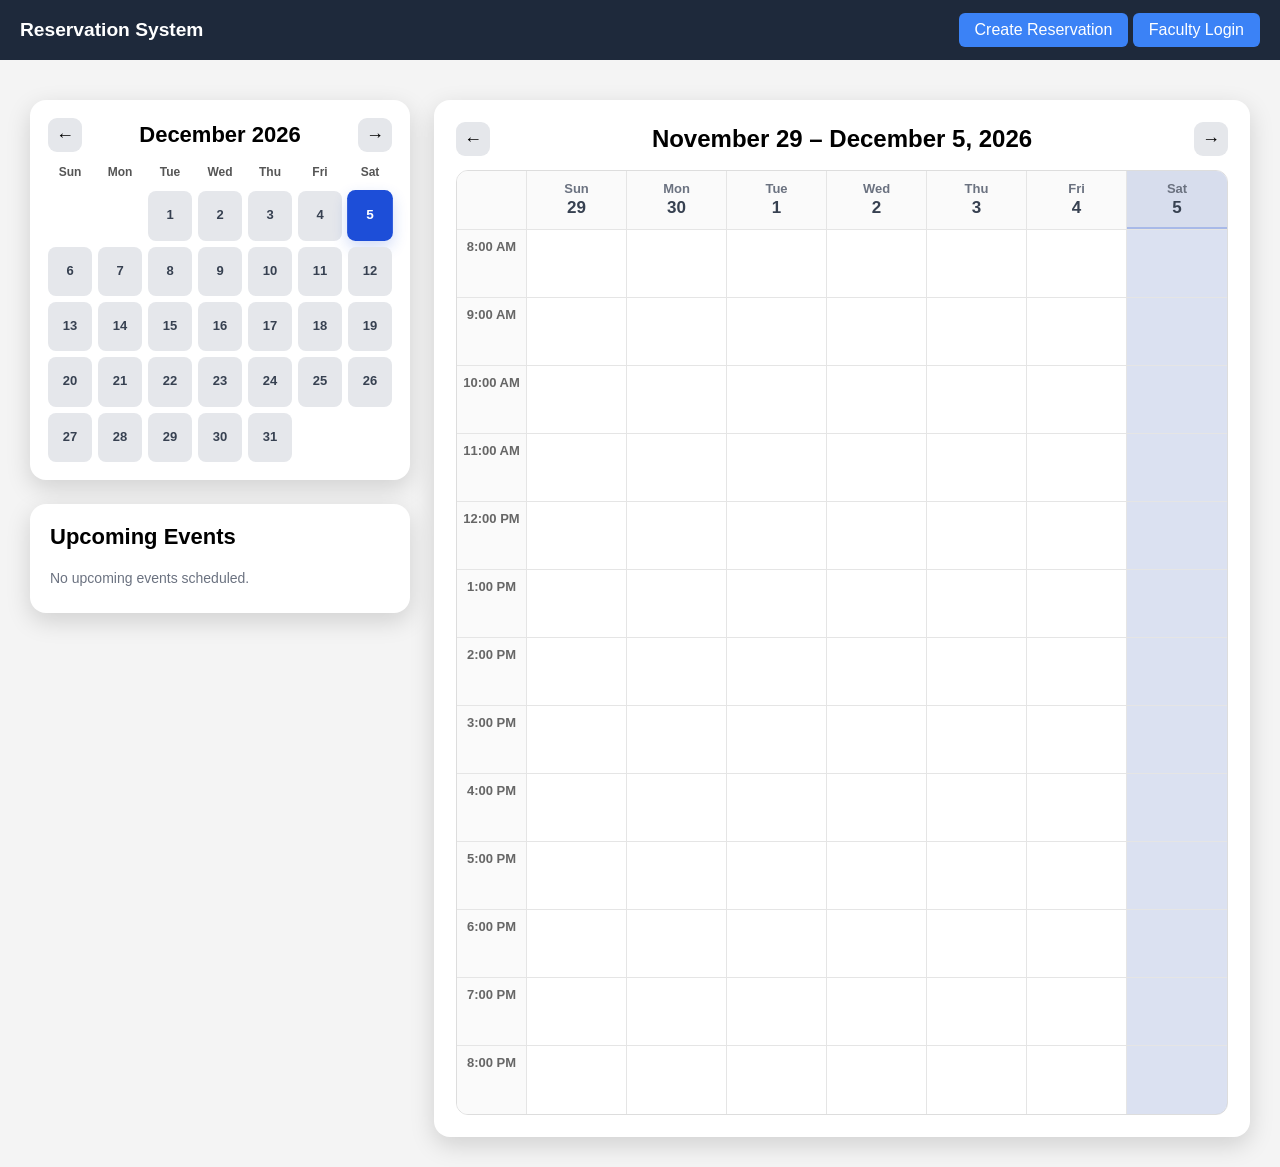
==== index.html @ 8c2dcb43 "Added public/private badge" ====
<!DOCTYPE html>
<html lang="en">

<head>
    <meta charset="UTF-8" />
    <meta name="viewport" content="width=device-width, initial-scale=1.0" />
    <title>mock up calendar</title>
    <link rel="stylesheet" href="styles/main.css">
</head>

<body>
    <!-- Navbar including Login Button -->
    <header class="navbar">
        <div class="nav-left">
            <h1 class="nav-title">Reservation System</h1>
        </div>
        <div class="nav-right">
            <button class="login-btn" id="openReservationModalBtn">Create Reservation</button>
            <button class="login-btn" id="loginBtn">Faculty Login</button>
        </div>
    </header>
    <!-- Widget Wrapper -->
    <div class="wrapper">
        <div class="left-column">
            <!-- Month-View Calendar -->
            <div class="calendar">
                <div class="calendar-header">
                    <button class="nav-btn" id="prevMonthBtn">&#8592;</button>
                    <h2 class="calendar-title" id="calendarTitle">Calendar</h2>
                    <button class="nav-btn" id="nextMonthBtn">&#8594;</button>
                </div>

                <div class="days">
                    <div>Sun</div>
                    <div>Mon</div>
                    <div>Tue</div>
                    <div>Wed</div>
                    <div>Thu</div>
                    <div>Fri</div>
                    <div>Sat</div>
                </div>

                <div class="dates" id="dates"></div>
            </div>
            <!-- Upcoming Events Widget -->
            <div class="upcoming-events">
                <h3>Upcoming Events</h3>
                <div class="upcoming-events-list" id="upcomingEventsList"></div>
            </div>
        </div>
        <!-- Large Column Panel for Week-View Widget -->
        <div class="side-panel">
            <!-- Week-View Widget -->
            <div class="week-view">
                <div class="week-view-header">
                    <button class="nav-btn" id="prevWeekBtn">&#8592;</button>
                    <h3 class="week-view-title" id="weekViewTitle">Week View</h3>
                    <button class="nav-btn" id="nextWeekBtn">&#8594;</button>
                </div>

                <div class="week-grid" id="weekViewWrapper"></div>
            </div>
        </div>
    </div>

    <!-- Modal Page Layout -->
    <div class="modal-overlay" id="eventModalOverlay" aria-hidden="true">

        <!-- Header for event title and department -->
        <div class="modal" role="dialog" aria-modal="true" aria-labelledby="modalEventTitle">
            <div class="modal-topbar">
                <div class="modal-title-group">
                    <div class="modal-title-row">
                        <h2 class="modal-event-title" id="modalEventTitle">Event Title</h2>
                        <span class="modal-public-badge" id="modalIsPublic">Public</span>
                    </div>

                    <div class="modal-event-department" id="modalEventDepartment">Department</div>
                </div>

                <button class="modal-close-btn" id="modalCloseBtn" aria-label="Close event details">&times;</button>
            </div>
            <!-- Event Details -->
            <div class="modal-content modal-two-column">

                <!-- Left Column -->
                <div class="modal-left-column">

                    <div class="modal-field">
                        <div class="modal-label">Description</div>
                        <div class="modal-value" id="modalDescription">—</div>
                    </div>
                </div>


                <!-- Right Column -->
                <div class="modal-right-column">
                                    <div class="modal-field">
                        <div class="modal-label">Event Type</div>
                        <div class="modal-value" id="modalEventType">—</div>
                    </div>

                    <div class="modal-field">
                        <div class="modal-label">Date</div>
                        <div class="modal-value" id="modalDate">—</div>
                    </div>

                    <div class="modal-field">
                        <div class="modal-label">Time</div>
                        <div class="modal-value" id="modalTime">—</div>
                    </div>

                    <div class="modal-field">
                        <div class="modal-label">Organizer</div>
                        <div class="modal-value" id="modalOrganizer">—</div>
                    </div>
                </div>
            </div>
        </div>
    </div>

    <script type="module" src="js/main.js"></script>
    <div class="modal-overlay" id="reservationModalOverlay" aria-hidden="true">
        <div class="modal reservation-modal" role="dialog" aria-modal="true" aria-labelledby="reservationModalTitle">
            <div class="modal-topbar">
                <div class="modal-title-group">
                    <h2 class="modal-event-title" id="reservationModalTitle">Create Reservation</h2>
                    <div class="modal-event-department">Reserve a study room event</div>
                </div>
                <button class="modal-close-btn" id="reservationModalCloseBtn"
                    aria-label="Close reservation form">&times;</button>
            </div>

            <form class="reservation-form" id="reservationForm">
                <div class="reservation-grid">
                    <div class="modal-field">
                        <label class="modal-label" for="reservationTitle">Event Title</label>
                        <input class="reservation-input" id="reservationTitle" name="title" type="text" required>
                    </div>

                    <div class="modal-field">
                        <label class="modal-label" for="reservationType">Event Type</label>
                        <select class="reservation-input reservation-select" id="reservationType" name="type" required>
                            <option value="" disabled selected>Select event type</option>
                            <option value="Study">Study</option>
                            <option value="Meeting">Meeting</option>
                            <option value="Work">Work</option>
                            <option value="Office Hours">Office Hours</option>
                            <option value="Other">Other</option>
                        </select>
                    </div>

                    <div class="modal-field reservation-full">
                        <label class="modal-label" for="reservationDescription">Description</label>
                        <textarea class="reservation-input reservation-textarea" id="reservationDescription"
                            name="description" rows="4" required></textarea>
                    </div>

                    <div class="modal-field reservation-full">
                        <div class="modal-label">Event Access</div>

                        <div class="visibility-toggle" role="radiogroup" aria-label="Event access">
                            <label class="visibility-option">
                                <input type="radio" name="access" value="open" checked>
                                <span class="visibility-card">
                                    <span class="visibility-title">Open to everyone</span>
                                    <span class="visibility-description">
                                        Anyone can view and attend this event
                                    </span>
                                </span>
                            </label>

                            <label class="visibility-option">
                                <input type="radio" name="access" value="private">
                                <span class="visibility-card">
                                    <span class="visibility-title">Private</span>
                                    <span class="visibility-description">
                                        Only select participants can attend
                                    </span>
                                </span>
                            </label>
                        </div>
                    </div>

                    <div class="modal-field">
                        <label class="modal-label" for="reservationStart">Start</label>
                        <input class="reservation-input" id="reservationStart" name="start" type="datetime-local"
                            required>
                    </div>

                    <div class="modal-field">
                        <label class="modal-label" for="reservationEnd">End</label>
                        <input class="reservation-input" id="reservationEnd" name="end" type="datetime-local" required>
                    </div>

                    <div class="modal-field">
                        <label class="modal-label" for="reservationDepartment">Department</label>
                        <input class="reservation-input" id="reservationDepartment" name="department" type="text"
                            required>
                    </div>

                    <div class="modal-field">
                        <label class="modal-label" for="reservationOrganizer">Organizer</label>
                        <input class="reservation-input" id="reservationOrganizer" name="Organizer" type="text"
                            required>
                    </div>

                </div>

                <div class="reservation-actions">
                    <button type="button" class="reservation-secondary-btn" id="reservationCancelBtn">Cancel</button>
                    <button type="submit" class="reservation-primary-btn">Create Reservation</button>
                </div>
            </form>
        </div>
    </div>
</body>

</html>
---- styles/main.css ----
@import url("./base.css");
@import url("./layout.css");
@import url("./navbar.css");
@import url("./panels.css");
@import url("./month-view.css");
@import url("./upcoming-events.css");
@import url("./week-view.css");
@import url("./modal.css");
@import url("./responsive.css");
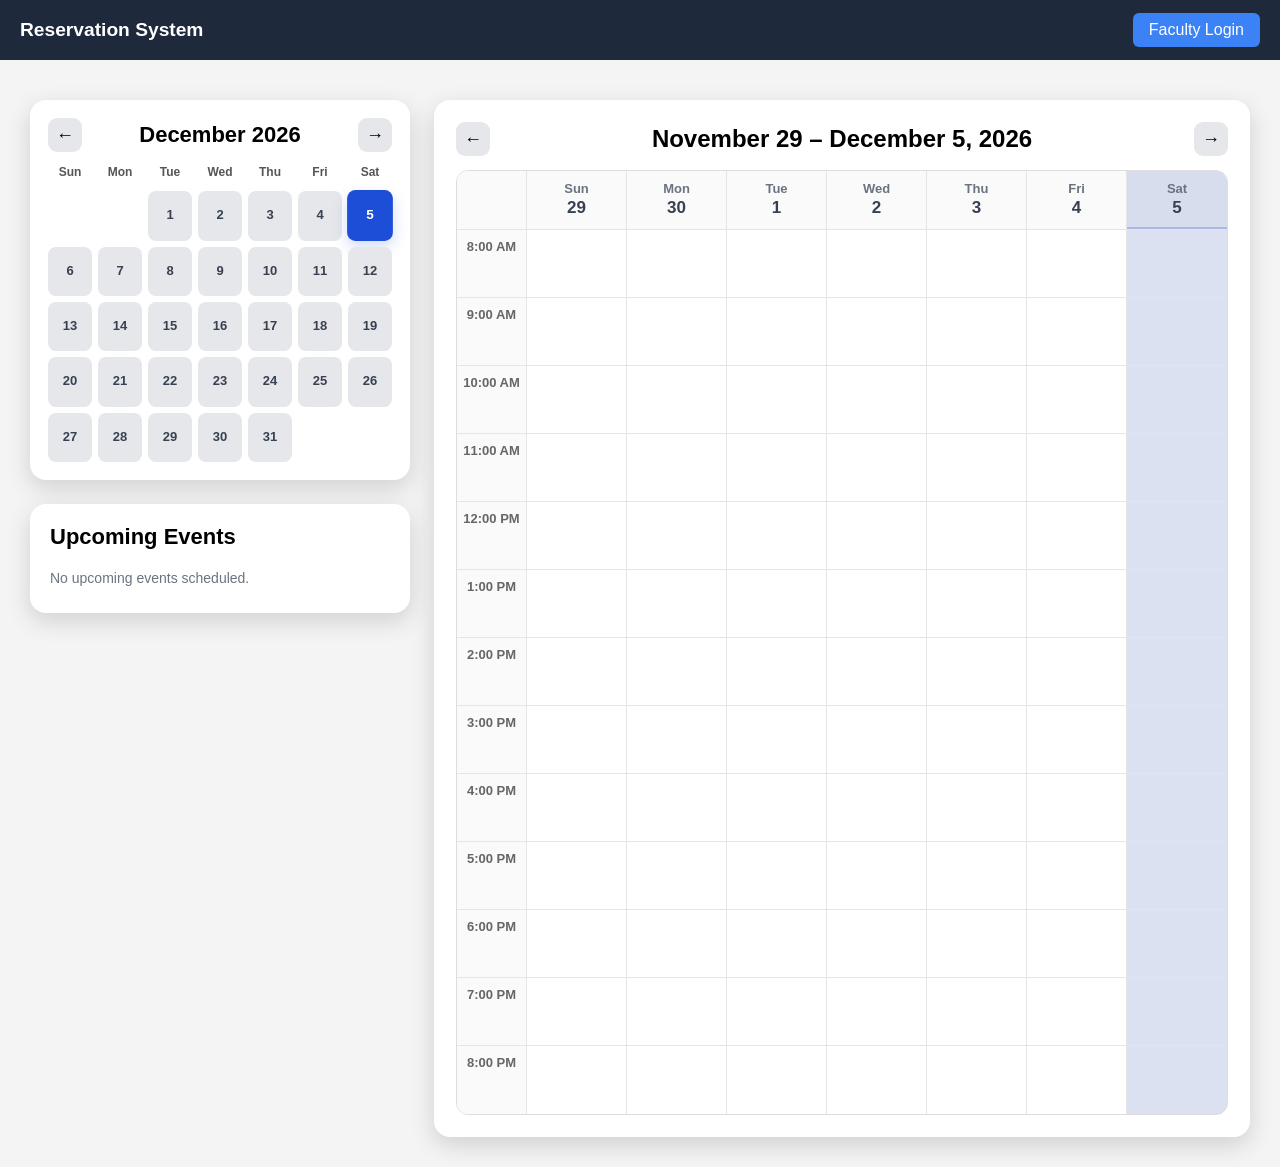
==== commit 471c0344: "Created frontend api and admin login Added functions to GET and POST data according to the documenta" ====
--- a/index.html
+++ b/index.html
@@ -201,8 +201,7 @@
 
                     <div class="modal-field">
                         <label class="modal-label" for="reservationOrganizer">Organizer</label>
-                        <input class="reservation-input" id="reservationOrganizer" name="Organizer" type="text"
-                            required>
+                        <input class="reservation-input" id="reservationOrganizer" name="organizer" type="text">
                     </div>
 
                 </div>
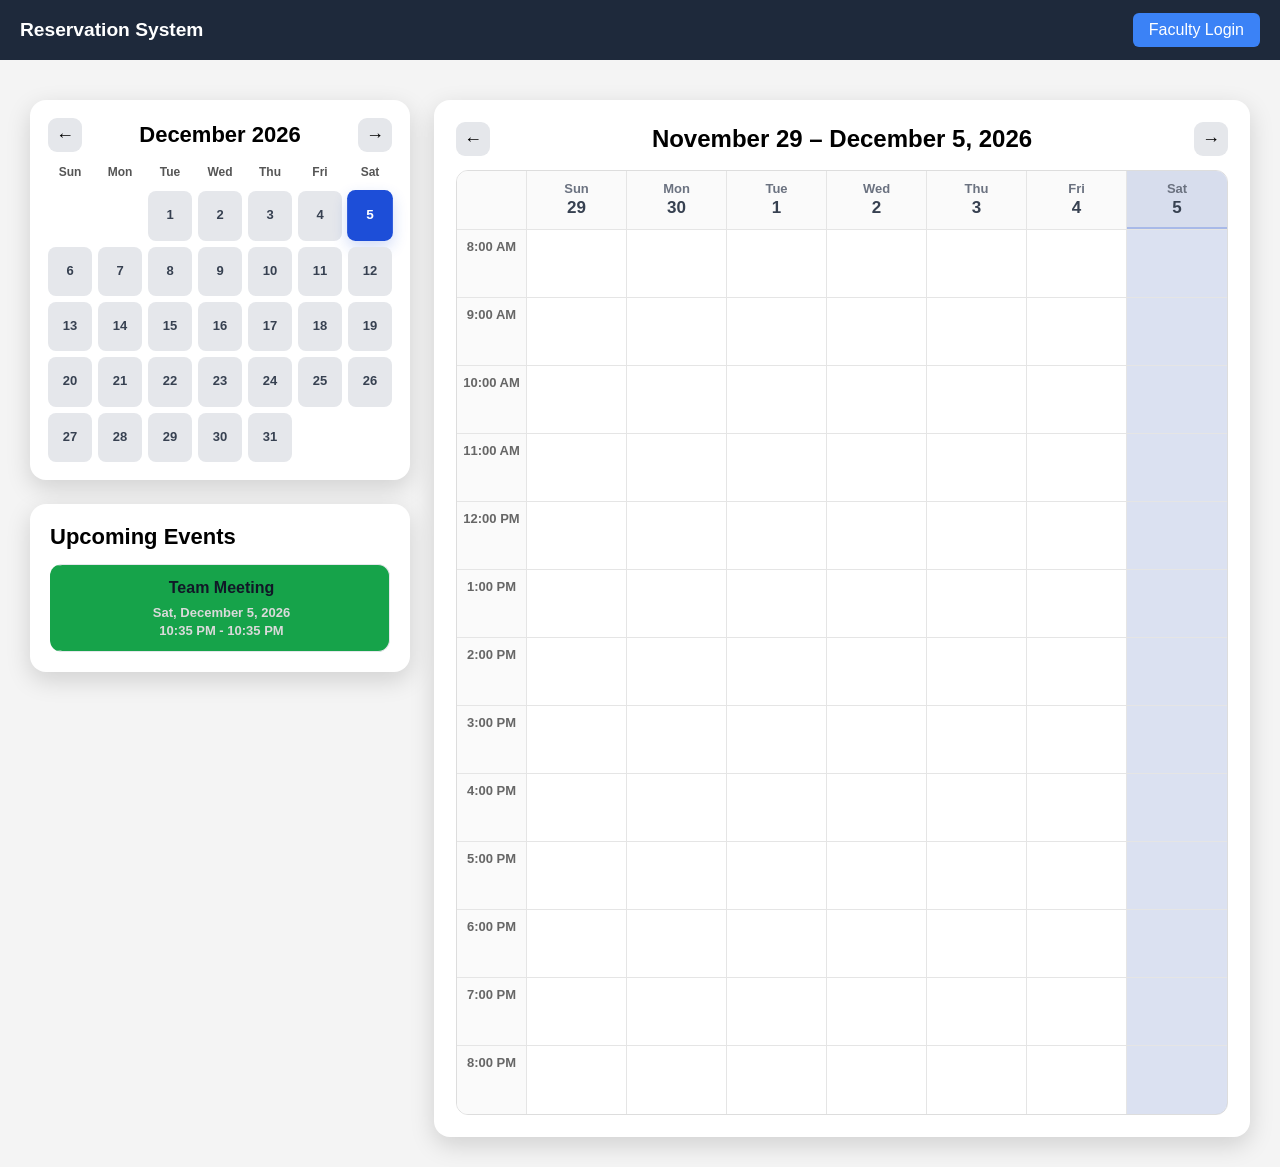
==== commit 63b261a5: "Reverted back to fake data, QOL changes" ====
--- a/index.html
+++ b/index.html
@@ -111,8 +111,8 @@
                     </div>
 
                     <div class="modal-field">
-                        <div class="modal-label">Organizer</div>
-                        <div class="modal-value" id="modalOrganizer">—</div>
+                        <div class="modal-label">Host</div>
+                        <div class="modal-value" id="modalHost">—</div>
                     </div>
                 </div>
             </div>
@@ -200,8 +200,8 @@
                     </div>
 
                     <div class="modal-field">
-                        <label class="modal-label" for="reservationOrganizer">Organizer</label>
-                        <input class="reservation-input" id="reservationOrganizer" name="organizer" type="text">
+                        <label class="modal-label" for="reservationHost">Host</label>
+                        <input class="reservation-input" id="reservationHost" name="host" type="text">
                     </div>
 
                 </div>
--- a/styles/main.css
+++ b/styles/main.css
@@ -6,4 +6,5 @@
 @import url("./upcoming-events.css");
 @import url("./week-view.css");
 @import url("./modal.css");
-@import url("./responsive.css");+@import url("./responsive.css");
+@import url("./admin.css");
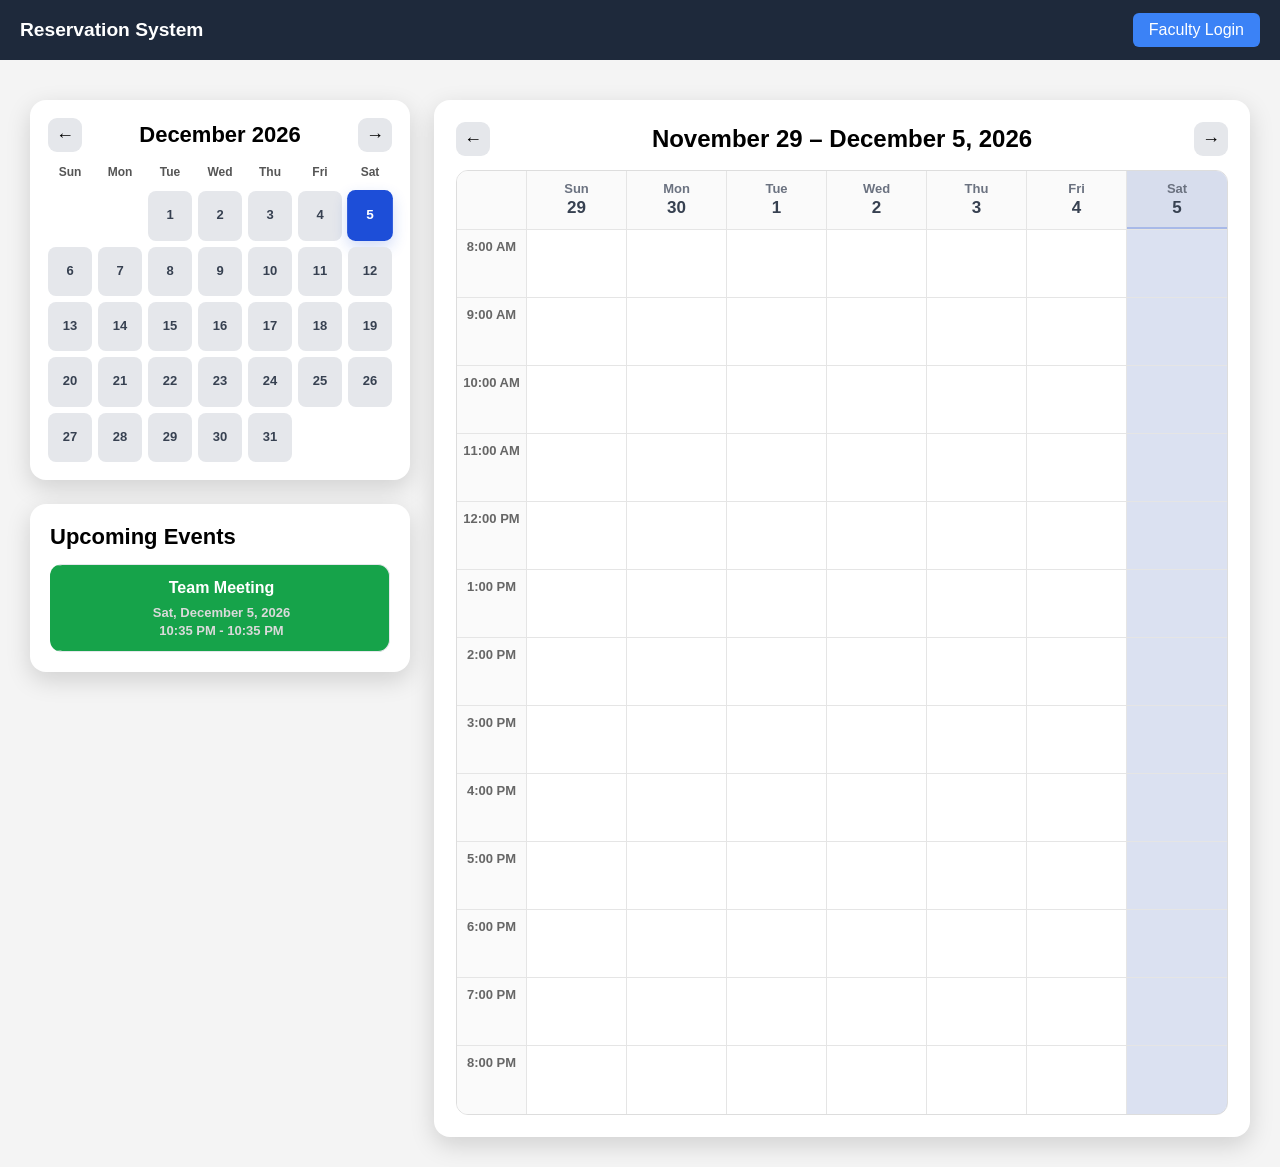
==== commit 0a795eca: "Designed admin page and login Added to admin page: user list, user details, reservations, edit user," ====
--- a/index.html
+++ b/index.html
@@ -15,6 +15,10 @@
             <h1 class="nav-title">Reservation System</h1>
         </div>
         <div class="nav-right">
+            <div class="nav-user-chip" id="navUserIdentity" hidden>
+                <span class="nav-user-avatar" id="navUserInitials" aria-hidden="true"></span>
+                <span class="nav-user-name" id="navUserName"></span>
+            </div>
             <button class="login-btn" id="openReservationModalBtn">Create Reservation</button>
             <button class="login-btn" id="loginBtn">Faculty Login</button>
         </div>
@@ -133,7 +137,7 @@
 
             <form class="reservation-form" id="reservationForm">
                 <div class="reservation-grid">
-                    <div class="modal-field">
+                    <div class="modal-field reservation-full">
                         <label class="modal-label" for="reservationTitle">Event Title</label>
                         <input class="reservation-input" id="reservationTitle" name="title" type="text" required>
                     </div>
@@ -148,6 +152,12 @@
                             <option value="Office Hours">Office Hours</option>
                             <option value="Other">Other</option>
                         </select>
+                    </div>
+
+                    <div class="modal-field">
+                        <label class="modal-label" for="reservationDepartment">Department</label>
+                        <input class="reservation-input" id="reservationDepartment" name="department" type="text"
+                            required>
                     </div>
 
                     <div class="modal-field reservation-full">
@@ -193,17 +203,6 @@
                         <input class="reservation-input" id="reservationEnd" name="end" type="datetime-local" required>
                     </div>
 
-                    <div class="modal-field">
-                        <label class="modal-label" for="reservationDepartment">Department</label>
-                        <input class="reservation-input" id="reservationDepartment" name="department" type="text"
-                            required>
-                    </div>
-
-                    <div class="modal-field">
-                        <label class="modal-label" for="reservationHost">Host</label>
-                        <input class="reservation-input" id="reservationHost" name="host" type="text">
-                    </div>
-
                 </div>
 
                 <div class="reservation-actions">
@@ -215,4 +214,4 @@
     </div>
 </body>
 
-</html>+</html>
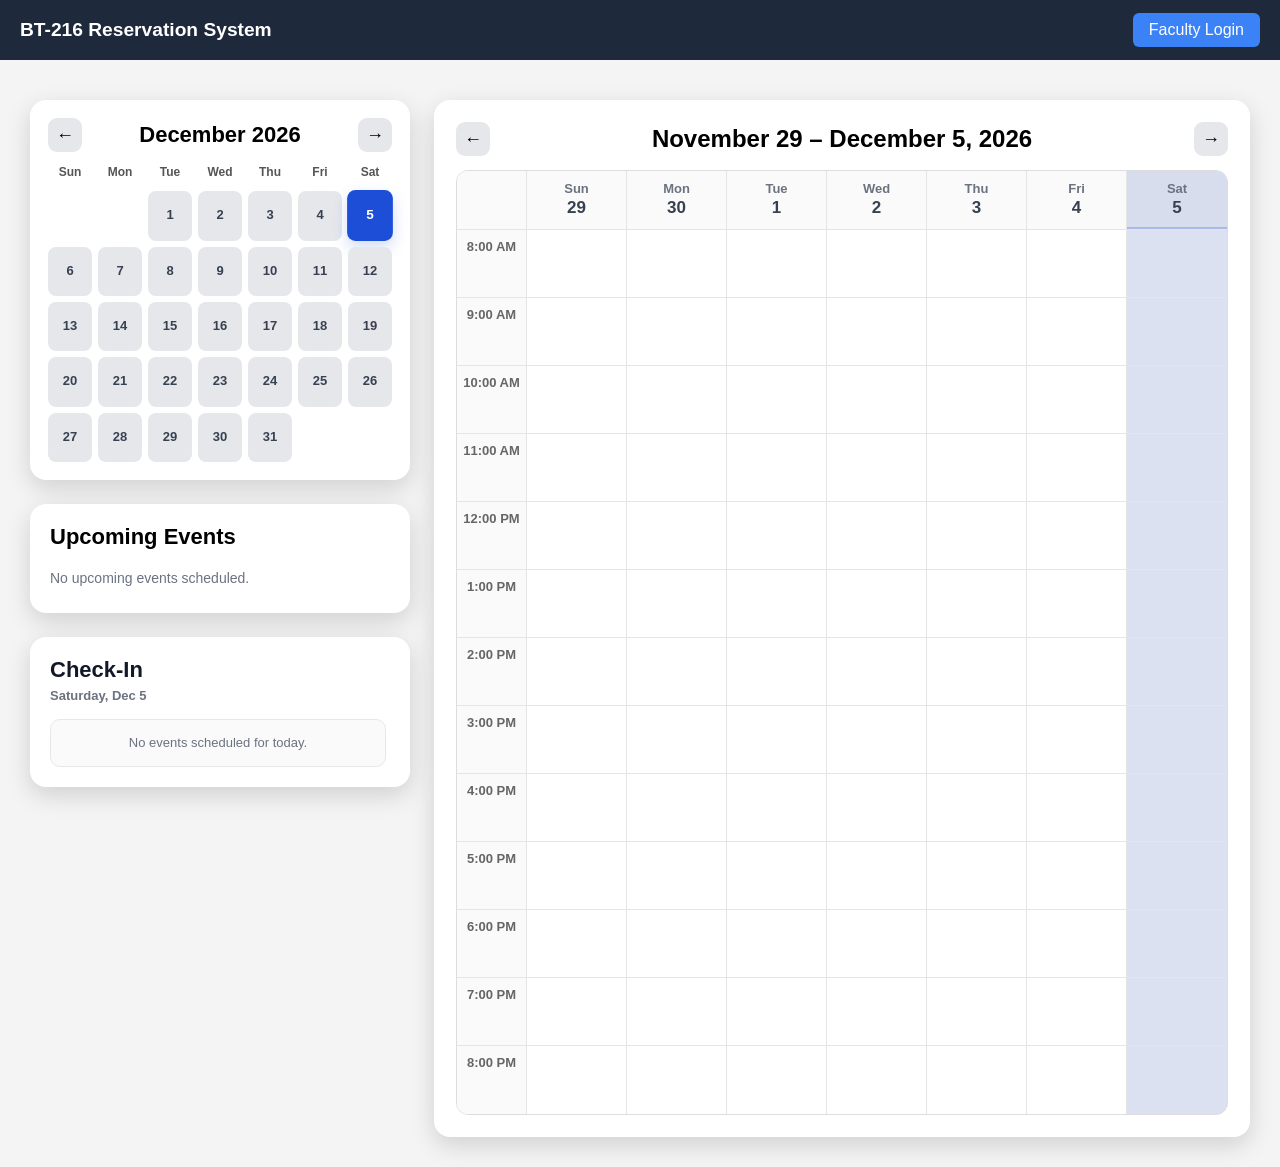
==== commit 82d37693: "Fully capable test environment Housekeeping: changed localStorage vars back to sessionStorage for sa" ====
--- a/index.html
+++ b/index.html
@@ -12,7 +12,7 @@
     <!-- Navbar including Login Button -->
     <header class="navbar">
         <div class="nav-left">
-            <h1 class="nav-title">Reservation System</h1>
+            <h1 class="nav-title">BT-216 Reservation System</h1>
         </div>
         <div class="nav-right">
             <div class="nav-user-chip" id="navUserIdentity" hidden>
@@ -53,7 +53,7 @@
             </div>
         </div>
         <!-- Large Column Panel for Week-View Widget -->
-        <div class="side-panel">
+        <div class="side-panel" id="sidePanel">
             <!-- Week-View Widget -->
             <div class="week-view">
                 <div class="week-view-header">
@@ -64,6 +64,23 @@
 
                 <div class="week-grid" id="weekViewWrapper"></div>
             </div>
+
+            <section class="my-events" id="myEventsWidget" hidden>
+                <div class="my-events-header">
+                    <h3>My Events</h3>
+                </div>
+                <div class="selected-user-reservation-list my-events-list" id="myEventsList"></div>
+            </section>
+
+            <section class="check-in-widget" id="checkInWidget" hidden>
+                <div class="check-in-widget-header">
+                    <div>
+                        <h3>Check-In</h3>
+                        <p id="checkInWidgetDate"></p>
+                    </div>
+                </div>
+                <div class="check-in-widget-list" id="checkInWidgetList"></div>
+            </section>
         </div>
     </div>
 
@@ -120,32 +137,80 @@
                     </div>
                 </div>
             </div>
+
+            <section class="check-in-section" id="eventCheckInSection" hidden>
+                <div class="check-in-header">
+                    <h3>Check-In</h3>
+                    <p>Record your attendance for this event.</p>
+                </div>
+
+                <form class="check-in-form" id="eventCheckInForm">
+                    <div class="reservation-grid">
+                        <div class="modal-field">
+                            <label class="modal-label" for="checkInFirstName">First Name *</label>
+                            <input class="reservation-input" id="checkInFirstName" name="first_name" type="text"
+                                autocomplete="given-name" required>
+                        </div>
+
+                        <div class="modal-field">
+                            <label class="modal-label" for="checkInLastName">Last Name *</label>
+                            <input class="reservation-input" id="checkInLastName" name="last_name" type="text"
+                                autocomplete="family-name" required>
+                        </div>
+
+                        <div class="modal-field">
+                            <label class="modal-label" for="checkInEmail">Email *</label>
+                            <input class="reservation-input" id="checkInEmail" name="email" type="email"
+                                autocomplete="email" required>
+                        </div>
+
+                        <div class="modal-field">
+                            <label class="modal-label" for="checkInSdccdId">SDCCD ID</label>
+                            <input class="reservation-input" id="checkInSdccdId" name="sdccd_id" type="number"
+                                inputmode="numeric">
+                        </div>
+                    </div>
+
+                    <div class="check-in-actions">
+                        <p class="check-in-status" id="eventCheckInStatus" role="status" aria-live="polite"></p>
+                        <button type="submit" class="reservation-primary-btn" id="eventCheckInSubmitBtn">
+                            Check In
+                        </button>
+                    </div>
+                </form>
+            </section>
         </div>
     </div>
 
     <script type="module" src="js/main.js"></script>
-    <div class="modal-overlay" id="reservationModalOverlay" aria-hidden="true">
-        <div class="modal reservation-modal" role="dialog" aria-modal="true" aria-labelledby="reservationModalTitle">
+    <div class="modal-overlay" id="facultyReservationModalOverlay" aria-hidden="true">
+        <div class="modal reservation-modal" role="dialog" aria-modal="true"
+            aria-labelledby="facultyReservationModalTitle">
             <div class="modal-topbar">
                 <div class="modal-title-group">
-                    <h2 class="modal-event-title" id="reservationModalTitle">Create Reservation</h2>
-                    <div class="modal-event-department">Reserve a study room event</div>
-                </div>
-                <button class="modal-close-btn" id="reservationModalCloseBtn"
+                    <h2 class="modal-event-title" id="facultyReservationModalTitle">Edit Reservation</h2>
+                    <div class="modal-event-department">Update your reservation details</div>
+                </div>
+
+                <button class="modal-close-btn" id="facultyReservationModalCloseBtn"
                     aria-label="Close reservation form">&times;</button>
             </div>
 
-            <form class="reservation-form" id="reservationForm">
+            <form class="reservation-form" id="facultyReservationForm">
+                <input type="hidden" id="facultyReservationId" name="id">
+                <input type="hidden" id="facultyReservationHostUserId" name="host_user_id">
+
                 <div class="reservation-grid">
-                    <div class="modal-field reservation-full">
-                        <label class="modal-label" for="reservationTitle">Event Title</label>
-                        <input class="reservation-input" id="reservationTitle" name="title" type="text" required>
-                    </div>
-
-                    <div class="modal-field">
-                        <label class="modal-label" for="reservationType">Event Type</label>
-                        <select class="reservation-input reservation-select" id="reservationType" name="type" required>
-                            <option value="" disabled selected>Select event type</option>
+                    <div class="modal-field">
+                        <label class="modal-label" for="facultyReservationTitle">Event Title</label>
+                        <input class="reservation-input" id="facultyReservationTitle" name="title" type="text" required>
+                    </div>
+
+                    <div class="modal-field">
+                        <label class="modal-label" for="facultyReservationType">Event Type</label>
+                        <select class="reservation-input reservation-select" id="facultyReservationType" name="type"
+                            required>
+                            <option value="" disabled>Select event type</option>
                             <option value="Study">Study</option>
                             <option value="Meeting">Meeting</option>
                             <option value="Work">Work</option>
@@ -154,15 +219,9 @@
                         </select>
                     </div>
 
-                    <div class="modal-field">
-                        <label class="modal-label" for="reservationDepartment">Department</label>
-                        <input class="reservation-input" id="reservationDepartment" name="department" type="text"
-                            required>
-                    </div>
-
-                    <div class="modal-field reservation-full">
-                        <label class="modal-label" for="reservationDescription">Description</label>
-                        <textarea class="reservation-input reservation-textarea" id="reservationDescription"
+                    <div class="modal-field reservation-full">
+                        <label class="modal-label" for="facultyReservationDescription">Description</label>
+                        <textarea class="reservation-input reservation-textarea" id="facultyReservationDescription"
                             name="description" rows="4" required></textarea>
                     </div>
 
@@ -193,6 +252,118 @@
                     </div>
 
                     <div class="modal-field">
+                        <label class="modal-label" for="facultyReservationStart">Start</label>
+                        <input class="reservation-input" id="facultyReservationStart" name="start" type="datetime-local"
+                            required>
+                    </div>
+
+                    <div class="modal-field">
+                        <label class="modal-label" for="facultyReservationEnd">End</label>
+                        <input class="reservation-input" id="facultyReservationEnd" name="end" type="datetime-local"
+                            required>
+                    </div>
+
+                    <div class="modal-field reservation-full">
+                        <label class="modal-label" for="facultyReservationDepartment">Department</label>
+                        <input class="reservation-input" id="facultyReservationDepartment" name="department" type="text"
+                            required>
+                    </div>
+                </div>
+
+                <section class="reservation-attendees-section">
+                    <div class="reservation-attendees-header">
+                        <h3 id="facultyReservationAttendeesTitle">Attendees</h3>
+                        <span class="reservation-attendees-count" id="facultyReservationAttendeesCount">
+                            0 attendees
+                        </span>
+                    </div>
+                    <div class="reservation-attendees-list" id="facultyReservationAttendeesList"
+                        aria-labelledby="facultyReservationAttendeesTitle"></div>
+                </section>
+
+                <p class="reservation-status" id="facultyReservationStatus" role="status" aria-live="polite"></p>
+
+                <div class="reservation-actions">
+                    <button type="button" class="reservation-secondary-btn" id="facultyReservationCancelBtn">
+                        Cancel
+                    </button>
+                    <button type="submit" class="reservation-primary-btn" id="facultyReservationSubmitBtn">
+                        Save Changes
+                    </button>
+                </div>
+            </form>
+        </div>
+    </div>
+
+    <div class="modal-overlay" id="reservationModalOverlay" aria-hidden="true">
+        <div class="modal reservation-modal" role="dialog" aria-modal="true" aria-labelledby="reservationModalTitle">
+            <div class="modal-topbar">
+                <div class="modal-title-group">
+                    <h2 class="modal-event-title" id="reservationModalTitle">Create Reservation</h2>
+                    <div class="modal-event-department">Reserve a study room event</div>
+                </div>
+                <button class="modal-close-btn" id="reservationModalCloseBtn"
+                    aria-label="Close reservation form">&times;</button>
+            </div>
+
+            <form class="reservation-form" id="reservationForm">
+                <div class="reservation-grid">
+                    <div class="modal-field reservation-full">
+                        <label class="modal-label" for="reservationTitle">Event Title</label>
+                        <input class="reservation-input" id="reservationTitle" name="title" type="text" required>
+                    </div>
+
+                    <div class="modal-field">
+                        <label class="modal-label" for="reservationType">Event Type</label>
+                        <select class="reservation-input reservation-select" id="reservationType" name="type" required>
+                            <option value="" disabled selected>Select event type</option>
+                            <option value="Study">Study</option>
+                            <option value="Meeting">Meeting</option>
+                            <option value="Work">Work</option>
+                            <option value="Office Hours">Office Hours</option>
+                            <option value="Other">Other</option>
+                        </select>
+                    </div>
+
+                    <div class="modal-field">
+                        <label class="modal-label" for="reservationDepartment">Department</label>
+                        <input class="reservation-input" id="reservationDepartment" name="department" type="text"
+                            required>
+                    </div>
+
+                    <div class="modal-field reservation-full">
+                        <label class="modal-label" for="reservationDescription">Description</label>
+                        <textarea class="reservation-input reservation-textarea" id="reservationDescription"
+                            name="description" rows="4" required></textarea>
+                    </div>
+
+                    <div class="modal-field reservation-full">
+                        <div class="modal-label">Event Access</div>
+
+                        <div class="visibility-toggle" role="radiogroup" aria-label="Event access">
+                            <label class="visibility-option">
+                                <input type="radio" name="access" value="open" checked>
+                                <span class="visibility-card">
+                                    <span class="visibility-title">Open to everyone</span>
+                                    <span class="visibility-description">
+                                        Anyone can view and attend this event
+                                    </span>
+                                </span>
+                            </label>
+
+                            <label class="visibility-option">
+                                <input type="radio" name="access" value="private">
+                                <span class="visibility-card">
+                                    <span class="visibility-title">Private</span>
+                                    <span class="visibility-description">
+                                        Only select participants can attend
+                                    </span>
+                                </span>
+                            </label>
+                        </div>
+                    </div>
+
+                    <div class="modal-field">
                         <label class="modal-label" for="reservationStart">Start</label>
                         <input class="reservation-input" id="reservationStart" name="start" type="datetime-local"
                             required>
@@ -204,6 +375,8 @@
                     </div>
 
                 </div>
+
+                <p class="reservation-status" id="reservationStatus" role="status" aria-live="polite"></p>
 
                 <div class="reservation-actions">
                     <button type="button" class="reservation-secondary-btn" id="reservationCancelBtn">Cancel</button>
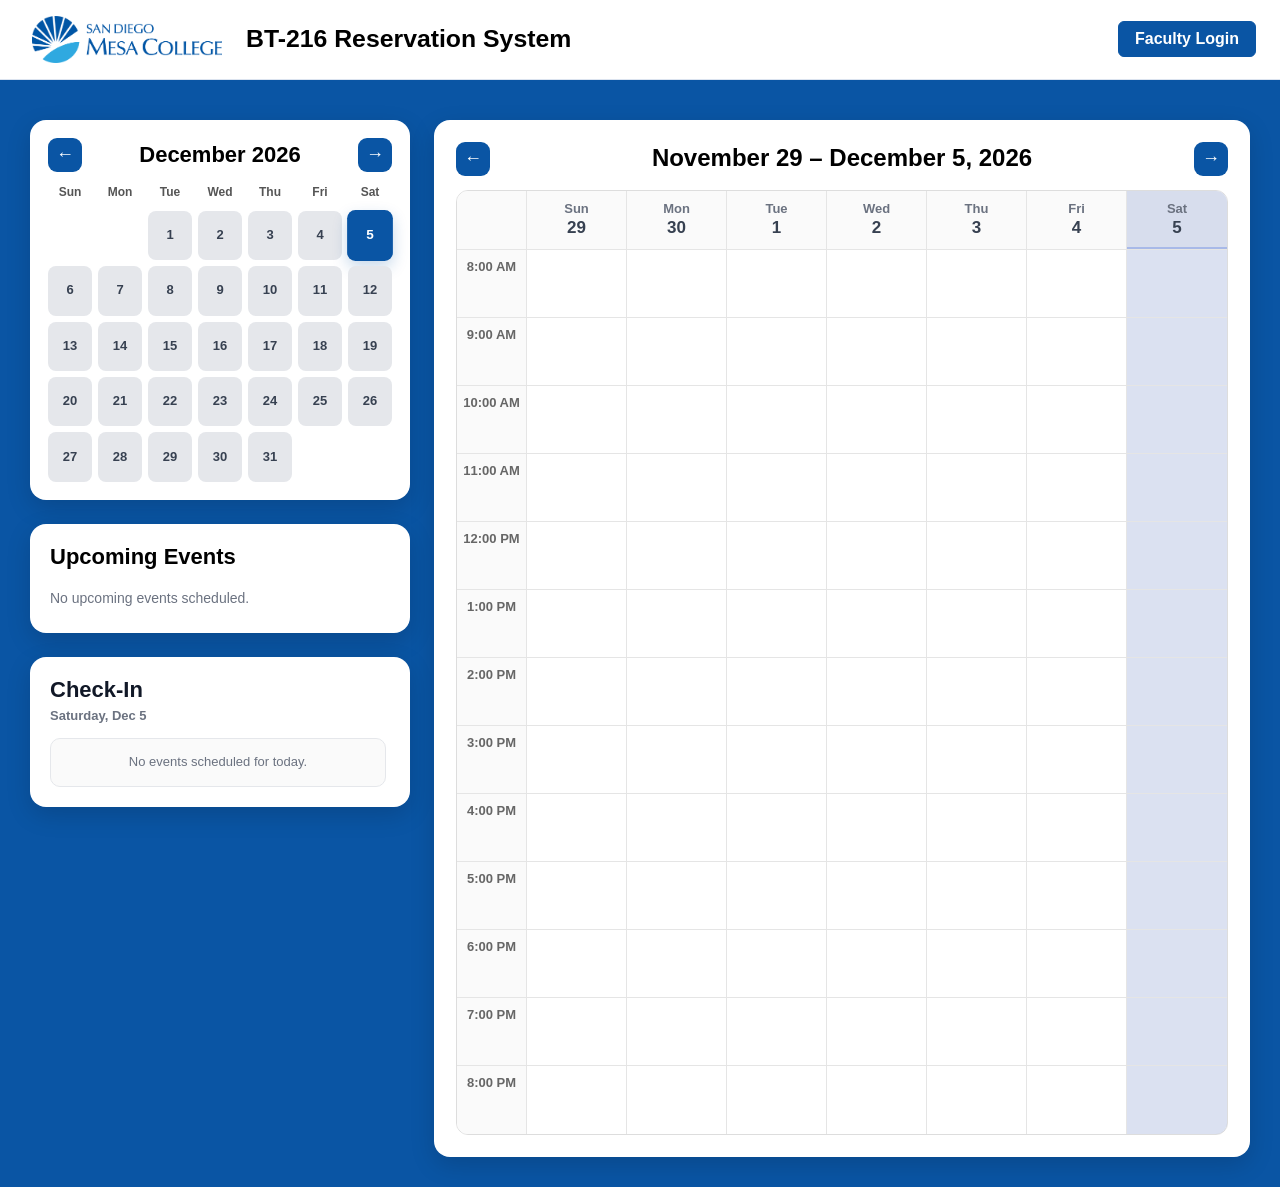
==== commit 294b9528: "Style Changes and Completed Login Routing Added favicon, logos, Mesa Blue.  Login requests now route" ====
--- a/index.html
+++ b/index.html
@@ -5,6 +5,10 @@
     <meta charset="UTF-8" />
     <meta name="viewport" content="width=device-width, initial-scale=1.0" />
     <title>mock up calendar</title>
+    <link rel="icon" href="assets/favicon.ico" sizes="any">
+    <link rel="icon" type="image/png" sizes="32x32" href="assets/favicon-32x32.png">
+    <link rel="icon" type="image/png" sizes="16x16" href="assets/favicon-16x16.png">
+    <link rel="apple-touch-icon" href="assets/apple-touch-icon.png">
     <link rel="stylesheet" href="styles/main.css">
 </head>
 
@@ -12,6 +16,9 @@
     <!-- Navbar including Login Button -->
     <header class="navbar">
         <div class="nav-left">
+            <a class="nav-brand-link" href="index.html" aria-label="San Diego Mesa College">
+                <img class="nav-brand-logo" src="assets/mesa-district-horizontal.png" alt="San Diego Mesa College">
+            </a>
             <h1 class="nav-title">BT-216 Reservation System</h1>
         </div>
         <div class="nav-right">
--- a/styles/main.css
+++ b/styles/main.css
@@ -3,8 +3,7 @@
 @import url("./navbar.css");
 @import url("./panels.css");
 @import url("./month-view.css");
-@import url("./upcoming-events.css");
-@import url("./week-view.css");
-@import url("./modal.css");
-@import url("./responsive.css");
-@import url("./admin.css");+@import url("./upcoming-events.css");
+@import url("./week-view.css");
+@import url("./modal.css");
+@import url("./responsive.css");
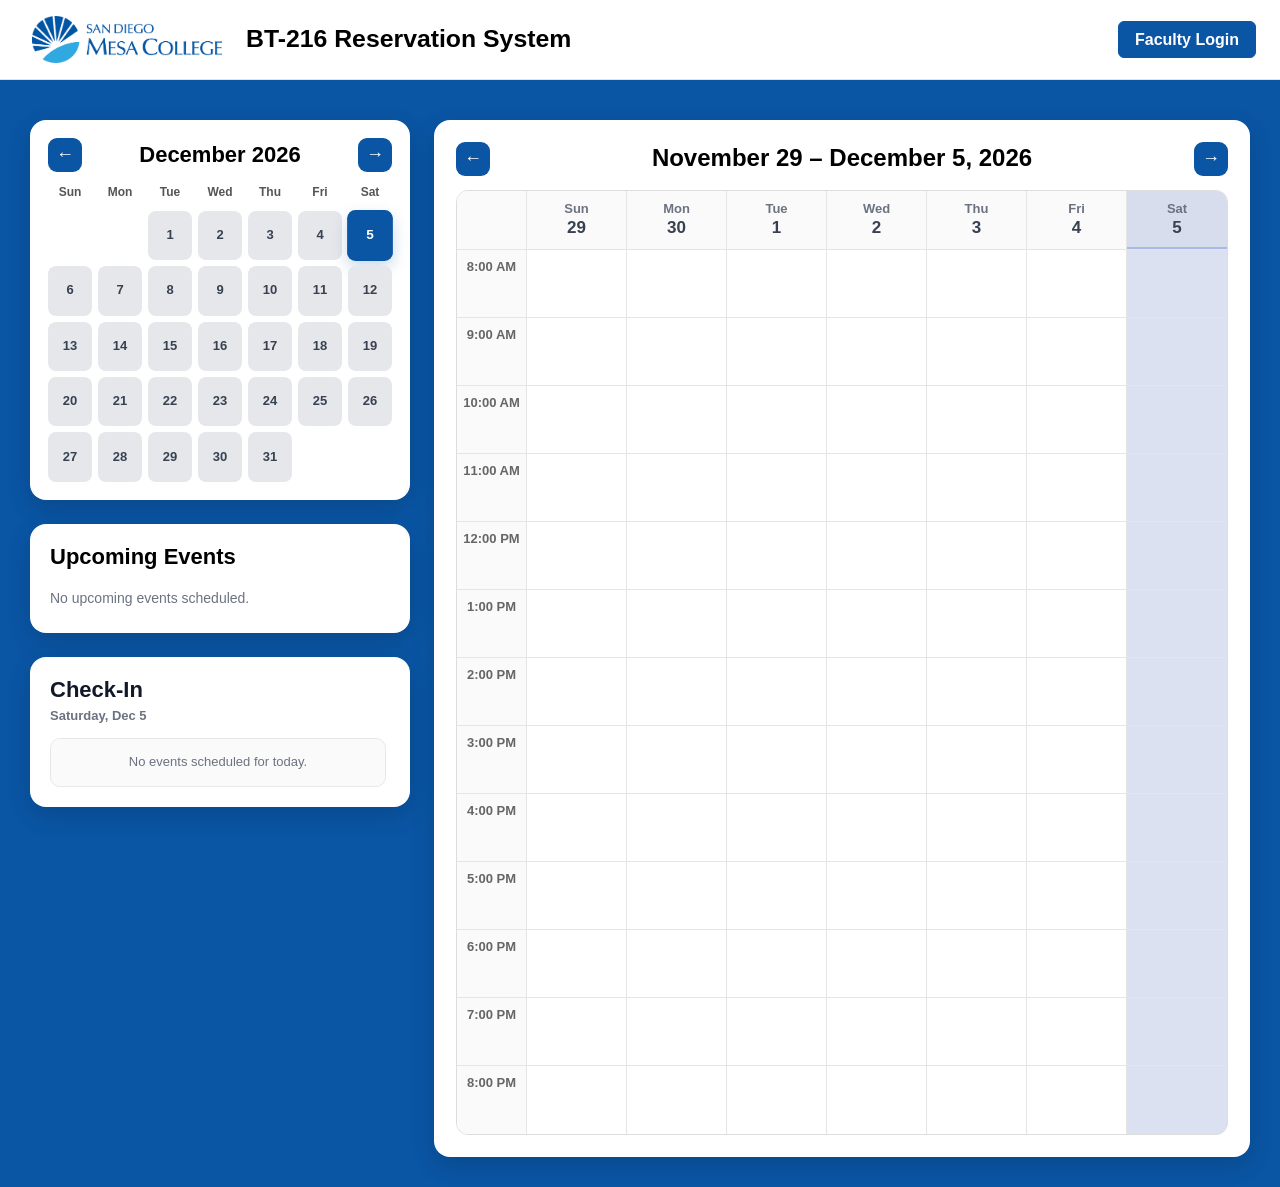
==== commit dd184d98: "QoL fixes Better widget sizing for widths 721-1200.  Fixed event_type=Other coloring.  Fixed Check-I" ====
--- a/index.html
+++ b/index.html
@@ -26,6 +26,9 @@
                 <span class="nav-user-avatar" id="navUserInitials" aria-hidden="true"></span>
                 <span class="nav-user-name" id="navUserName"></span>
             </div>
+            <a class="login-btn admin-dashboard-link" id="adminDashboardBtn" href="admin.html" hidden>
+                Admin Dashboard
+            </a>
             <button class="login-btn" id="openReservationModalBtn">Create Reservation</button>
             <button class="login-btn" id="loginBtn">Faculty Login</button>
         </div>
@@ -218,11 +221,6 @@
                         <select class="reservation-input reservation-select" id="facultyReservationType" name="type"
                             required>
                             <option value="" disabled>Select event type</option>
-                            <option value="Study">Study</option>
-                            <option value="Meeting">Meeting</option>
-                            <option value="Work">Work</option>
-                            <option value="Office Hours">Office Hours</option>
-                            <option value="Other">Other</option>
                         </select>
                     </div>
 
@@ -324,11 +322,6 @@
                         <label class="modal-label" for="reservationType">Event Type</label>
                         <select class="reservation-input reservation-select" id="reservationType" name="type" required>
                             <option value="" disabled selected>Select event type</option>
-                            <option value="Study">Study</option>
-                            <option value="Meeting">Meeting</option>
-                            <option value="Work">Work</option>
-                            <option value="Office Hours">Office Hours</option>
-                            <option value="Other">Other</option>
                         </select>
                     </div>
 
